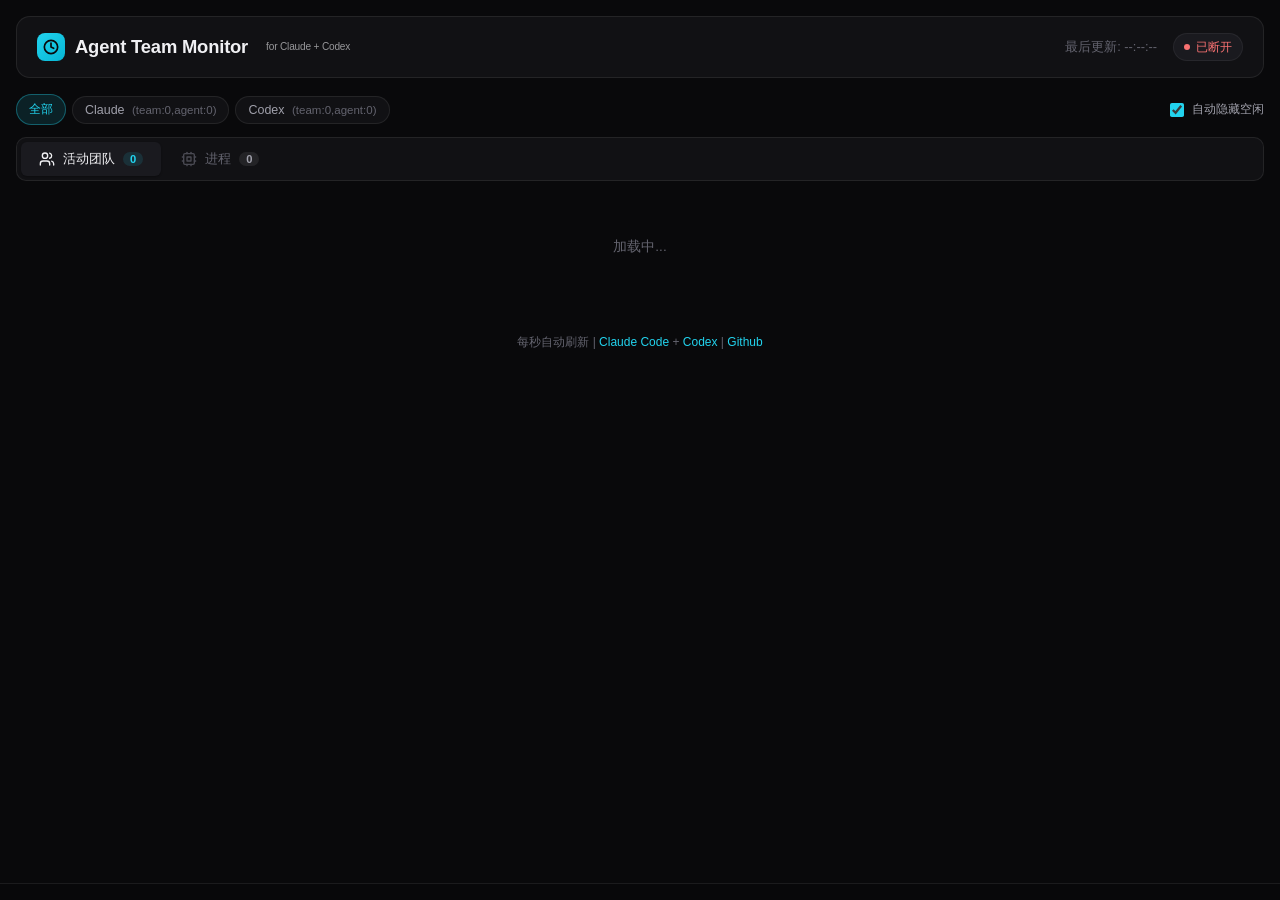
==== web/static/index.html @ 5ff0f6ef "feat: support unified Claude/Codex monitoring and provider filters" ====
<!DOCTYPE html>
<html lang="zh-CN">
<head>
    <meta charset="UTF-8">
    <meta name="viewport" content="width=device-width, initial-scale=1.0">
    <title>Agent Team 监控器</title>
    <link rel="stylesheet" href="css/style.css">
</head>
<body>
    <div class="container">
        <header>
            <h1>
                <span class="header-logo">
                    <svg viewBox="0 0 24 24" fill="none" stroke="currentColor" stroke-width="2.5" stroke-linecap="round" stroke-linejoin="round"><circle cx="12" cy="12" r="10"/><path d="M12 6v6l4 2"/></svg>
                </span>
                Agent Team Monitor
                <small class="header-subtitle">for Claude + Codex</small>
            </h1>
            <div class="header-info">
                <span id="last-update">最后更新: --:--:--</span>
                <span class="status-indicator" id="connection-status"><span class="status-dot"></span> 已连接</span>
            </div>
        </header>

        <main>
            <div class="view-controls">
                <div class="filter-group" id="provider-filter">
                    <button class="filter-chip active" data-provider="all">全部</button>
                    <button class="filter-chip" data-provider="claude">
                        Claude <span class="filter-chip-count" id="claude-filter-count">(team:0,agent:0)</span>
                    </button>
                    <button class="filter-chip" data-provider="codex">
                        Codex <span class="filter-chip-count" id="codex-filter-count">(team:0,agent:0)</span>
                    </button>
                </div>
                <label class="filter-toggle" for="hide-idle-toggle">
                    <input id="hide-idle-toggle" type="checkbox" checked>
                    自动隐藏空闲
                </label>
            </div>

            <div class="tabs">
                <button class="tab-button active" data-tab="teams">
                    <span class="tab-icon"><svg viewBox="0 0 24 24" fill="none" stroke="currentColor" stroke-width="2" stroke-linecap="round" stroke-linejoin="round"><path d="M16 21v-2a4 4 0 0 0-4-4H6a4 4 0 0 0-4 4v2"/><circle cx="9" cy="7" r="4"/><path d="M22 21v-2a4 4 0 0 0-3-3.87"/><path d="M16 3.13a4 4 0 0 1 0 7.75"/></svg></span>
                    活动团队 <span id="teams-count" class="badge">0</span>
                </button>
                <button class="tab-button" data-tab="processes">
                    <span class="tab-icon"><svg viewBox="0 0 24 24" fill="none" stroke="currentColor" stroke-width="2" stroke-linecap="round" stroke-linejoin="round"><rect x="4" y="4" width="16" height="16" rx="2"/><rect x="9" y="9" width="6" height="6"/><path d="M15 2v2"/><path d="M15 20v2"/><path d="M2 15h2"/><path d="M2 9h2"/><path d="M20 15h2"/><path d="M20 9h2"/><path d="M9 2v2"/><path d="M9 20v2"/></svg></span>
                    进程 <span id="processes-count" class="badge">0</span>
                </button>
            </div>

            <div id="teams-tab" class="tab-content active">
                <div id="teams-container">
                    <p class="loading">加载中...</p>
                </div>
            </div>

            <div id="processes-tab" class="tab-content">
                <div id="processes-container">
                    <p class="loading">加载中...</p>
                </div>
            </div>
        </main>

        <footer>
            <p>每秒自动刷新 | <a href="https://github.com/anthropics/claude-code" target="_blank">Claude Code</a> + <a href="https://openai.com" target="_blank">Codex</a> | <a href="https://github.com/vikingleo/agent-team-monitor" target="_blank">Github</a></p>
        </footer>
    </div>

    <nav id="team-nav" class="team-nav"></nav>
    <script src="js/app.js"></script>
</body>
</html>
---- web/static/css/style.css ----
/* ============================================
   Agent Team Monitor — Dark Modern Theme
   Base: OLED Dark + Real-Time Monitoring
   Colors: Slate/Cyan/Green accent system
   ============================================ */

* {
    margin: 0;
    padding: 0;
    box-sizing: border-box;
}

:root {
    /* Core palette */
    --bg-primary: #09090b;
    --bg-secondary: #0c0c0f;
    --bg-card: #111114;
    --bg-card-hover: #16161a;
    --bg-elevated: #1a1a1f;

    /* Borders */
    --border-subtle: rgba(255, 255, 255, 0.06);
    --border-default: rgba(255, 255, 255, 0.08);
    --border-strong: rgba(255, 255, 255, 0.12);

    /* Text */
    --text-primary: #f0f0f3;
    --text-secondary: #a0a0ab;
    --text-muted: #63636e;

    /* Accent — Cyan (primary interactive) */
    --accent: #22d3ee;
    --accent-dim: rgba(34, 211, 238, 0.12);
    --accent-glow: rgba(34, 211, 238, 0.25);

    /* Status colors */
    --working-color: #34d399;
    --working-dim: rgba(52, 211, 153, 0.12);
    --working-glow: rgba(52, 211, 153, 0.3);
    --idle-color: #fbbf24;
    --idle-dim: rgba(251, 191, 36, 0.10);
    --completed-color: #6b7280;
    --completed-dim: rgba(107, 114, 128, 0.10);
    --danger-color: #f87171;
    --danger-dim: rgba(248, 113, 113, 0.10);
    --warning-color: #fb923c;
    --warning-dim: rgba(251, 146, 60, 0.10);

    /* Bubble */
    --bubble-primary: rgba(34, 211, 238, 0.08);
    --bubble-secondary: rgba(255, 255, 255, 0.03);

    /* Misc */
    --radius-sm: 6px;
    --radius-md: 10px;
    --radius-lg: 14px;
    --transition-fast: 150ms ease;
    --transition-normal: 200ms ease;
}

/* ---- Base ---- */
body {
    font-family: -apple-system, BlinkMacSystemFont, 'Inter', 'Segoe UI', sans-serif;
    background-color: var(--bg-primary);
    color: var(--text-primary);
    line-height: 1.5;
    font-size: 14px;
    -webkit-font-smoothing: antialiased;
    -moz-osx-font-smoothing: grayscale;
}

/* ---- Layout ---- */
.container {
    max-width: 1600px;
    margin: 0 auto;
    padding: 16px;
}

/* ---- Header ---- */
header {
    background: var(--bg-card);
    border: 1px solid var(--border-default);
    padding: 16px 20px;
    border-radius: var(--radius-lg);
    margin-bottom: 16px;
    display: flex;
    align-items: center;
    justify-content: space-between;
}

header h1 {
    font-size: 1.15rem;
    font-weight: 600;
    color: var(--text-primary);
    letter-spacing: -0.01em;
    display: flex;
    align-items: center;
    gap: 10px;
}

.header-logo {
    display: inline-flex;
    align-items: center;
    justify-content: center;
    width: 28px;
    height: 28px;
    border-radius: 8px;
    background: linear-gradient(135deg, var(--accent), #06b6d4);
    flex-shrink: 0;
}

.header-logo svg {
    width: 16px;
    height: 16px;
    color: var(--bg-primary);
}

.header-info {
    display: flex;
    align-items: center;
    gap: 16px;
    font-size: 0.8rem;
    color: var(--text-muted);
}

.status-indicator {
    display: inline-flex;
    align-items: center;
    gap: 6px;
    padding: 4px 10px;
    background: var(--bg-elevated);
    border: 1px solid var(--border-subtle);
    border-radius: 20px;
    font-weight: 500;
    font-size: 0.75rem;
}

.status-dot {
    width: 6px;
    height: 6px;
    border-radius: 50%;
    display: inline-block;
}

.status-indicator.connected .status-dot {
    background: var(--working-color);
    box-shadow: 0 0 6px var(--working-glow);
}

.status-indicator.disconnected .status-dot {
    background: var(--danger-color);
}

.status-indicator.connected {
    color: var(--working-color);
}

.status-indicator.disconnected {
    color: var(--danger-color);
}

/* ---- Tabs ---- */
.tabs {
    display: flex;
    gap: 2px;
    margin-bottom: 16px;
    background: var(--bg-card);
    border: 1px solid var(--border-default);
    border-radius: var(--radius-md);
    padding: 4px;
}

.tab-button {
    background: transparent;
    border: none;
    color: var(--text-muted);
    padding: 8px 18px;
    cursor: pointer;
    font-size: 0.82rem;
    font-weight: 500;
    border-radius: var(--radius-sm);
    transition: all var(--transition-fast);
    display: flex;
    align-items: center;
    gap: 8px;
    white-space: nowrap;
}

.tab-button:hover {
    color: var(--text-secondary);
    background: rgba(255, 255, 255, 0.04);
}

.tab-button.active {
    color: var(--text-primary);
    background: var(--bg-elevated);
    box-shadow: 0 1px 2px rgba(0, 0, 0, 0.3);
}

.tab-icon {
    display: inline-flex;
    align-items: center;
    justify-content: center;
    width: 16px;
    height: 16px;
    opacity: 0.7;
}

.tab-button.active .tab-icon {
    opacity: 1;
}

.badge {
    background: rgba(255, 255, 255, 0.08);
    color: var(--text-secondary);
    padding: 1px 7px;
    border-radius: 10px;
    font-size: 0.7rem;
    font-weight: 600;
    min-width: 18px;
    text-align: center;
}

.tab-button.active .badge {
    background: var(--accent-dim);
    color: var(--accent);
}

.tab-content {
    display: none;
}

.tab-content.active {
    display: block;
}

/* ---- View Filters ---- */
.view-controls {
    display: flex;
    justify-content: space-between;
    align-items: center;
    gap: 12px;
    margin-bottom: 12px;
}

.filter-group {
    display: inline-flex;
    align-items: center;
    gap: 6px;
}

.filter-chip {
    border: 1px solid var(--border-default);
    background: var(--bg-card);
    color: var(--text-secondary);
    font-size: 0.78rem;
    font-weight: 500;
    padding: 6px 12px;
    border-radius: 999px;
    cursor: pointer;
    transition: all var(--transition-fast);
}

.filter-chip:hover {
    border-color: rgba(34, 211, 238, 0.25);
    color: var(--text-primary);
}

.filter-chip.active {
    background: var(--accent-dim);
    color: var(--accent);
    border-color: rgba(34, 211, 238, 0.35);
}

.filter-chip-count {
    margin-left: 4px;
    font-size: 0.72rem;
    color: var(--text-muted);
}

.filter-chip.active .filter-chip-count {
    color: var(--accent);
    opacity: 0.9;
}

.filter-toggle {
    display: inline-flex;
    align-items: center;
    gap: 8px;
    color: var(--text-secondary);
    font-size: 0.78rem;
    user-select: none;
}

.filter-toggle input[type="checkbox"] {
    width: 14px;
    height: 14px;
    accent-color: var(--accent);
}

/* ---- Cards ---- */
.card {
    background: var(--bg-card);
    border: 1px solid var(--border-default);
    border-radius: var(--radius-md);
    padding: 16px;
}

.card h2 {
    font-size: 1rem;
    margin-bottom: 12px;
    color: var(--text-primary);
    font-weight: 600;
}

/* ---- Loading / Empty ---- */
.loading {
    text-align: center;
    color: var(--text-muted);
    padding: 40px 16px;
    font-size: 0.85rem;
}

.empty-state {
    text-align: center;
    color: var(--text-muted);
    padding: 48px 16px;
    font-size: 0.85rem;
}

.empty-state svg {
    display: block;
    margin: 0 auto 10px;
    opacity: 0.3;
}

.header-subtitle {
    font-size: 0.55em;
    opacity: 0.6;
    margin-left: 8px;
    font-weight: 400;
}

/* ---- Processes ---- */
.process-list {
    display: flex;
    flex-direction: column;
    gap: 6px;
}

.process-item {
    background: var(--bg-card);
    border: 1px solid var(--border-default);
    border-left: 3px solid var(--danger-color);
    padding: 10px 14px;
    border-radius: var(--radius-sm);
    font-size: 0.82rem;
    display: flex;
    align-items: center;
    gap: 16px;
}

.process-info {
    display: flex;
    align-items: center;
    gap: 16px;
    flex-wrap: wrap;
}

.process-pid {
    font-weight: 600;
    color: var(--danger-color);
    font-family: 'SF Mono', 'Fira Code', 'Consolas', monospace;
    font-size: 0.8rem;
    white-space: nowrap;
}

.process-uptime {
    color: var(--text-muted);
    white-space: nowrap;
}

.process-cmd {
    color: var(--text-muted);
    font-size: 0.75rem;
    font-family: 'SF Mono', 'Fira Code', 'Consolas', monospace;
    overflow: hidden;
    text-overflow: ellipsis;
    white-space: nowrap;
    flex: 1;
    min-width: 0;
}

/* ---- Teams ---- */
.teams-grid {
    display: flex;
    flex-direction: column;
    gap: 16px;
}

/* ---- Bottom Team Nav ---- */
.team-nav {
    position: fixed;
    bottom: 0;
    left: 0;
    right: 0;
    z-index: 100;
    display: flex;
    flex-direction: row;
    align-items: center;
    gap: 6px;
    padding: 8px 16px;
    background: rgba(9, 9, 11, 0.85);
    backdrop-filter: blur(12px);
    -webkit-backdrop-filter: blur(12px);
    border-top: 1px solid var(--border-default);
    overflow-x: auto;
}

.team-nav::-webkit-scrollbar {
    height: 0;
}

.team-nav-item {
    display: inline-flex;
    align-items: center;
    gap: 6px;
    padding: 6px 14px;
    background: rgba(255, 255, 255, 0.04);
    border: 1px solid var(--border-subtle);
    border-radius: 20px;
    color: var(--text-muted);
    font-size: 0.75rem;
    font-weight: 500;
    text-decoration: none;
    cursor: pointer;
    white-space: nowrap;
    transition: all var(--transition-fast);
    flex-shrink: 0;
}

.team-nav-item:hover {
    background: var(--accent-dim);
    border-color: rgba(34, 211, 238, 0.2);
    color: var(--text-secondary);
}

.team-nav-item.active {
    background: var(--accent-dim);
    border-color: rgba(34, 211, 238, 0.3);
    color: var(--accent);
    font-weight: 600;
}

/* ---- Team Card ---- */
.team-card {
    background: var(--bg-card);
    border: 1px solid var(--border-default);
    border-radius: var(--radius-lg);
    padding: 16px;
    transition: border-color var(--transition-normal);
}

.team-card:hover {
    border-color: var(--border-strong);
}

.team-header {
    display: flex;
    justify-content: space-between;
    align-items: center;
    margin-bottom: 14px;
    padding-bottom: 10px;
    border-bottom: 1px solid var(--border-subtle);
}

.team-header-left {
    flex: 1;
    min-width: 0;
}

.team-delete-btn {
    flex-shrink: 0;
    display: inline-flex;
    align-items: center;
    gap: 4px;
    padding: 5px 12px;
    background: transparent;
    border: 1px solid rgba(248, 113, 113, 0.2);
    border-radius: var(--radius-sm);
    color: var(--text-muted);
    font-size: 0.72rem;
    cursor: pointer;
    transition: all var(--transition-fast);
}

.team-delete-btn:hover {
    background: var(--danger-dim);
    border-color: rgba(248, 113, 113, 0.4);
    color: var(--danger-color);
}

.team-name {
    font-size: 1rem;
    font-weight: 600;
    color: var(--text-primary);
    margin-bottom: 2px;
}

.team-created {
    color: var(--text-muted);
    font-size: 0.72rem;
}

.team-cwd {
    color: var(--text-muted);
    font-size: 0.7rem;
    margin-top: 3px;
    word-break: break-all;
}

.team-section {
    margin-bottom: 12px;
}

.team-section:last-child {
    margin-bottom: 0;
}

.team-section h3 {
    font-size: 0.82rem;
    margin-bottom: 10px;
    color: var(--text-secondary);
    font-weight: 600;
    display: flex;
    align-items: center;
    gap: 8px;
}

.section-icon {
    display: inline-flex;
    align-items: center;
    justify-content: center;
    width: 18px;
    height: 18px;
    border-radius: 5px;
    background: var(--accent-dim);
    flex-shrink: 0;
}

.section-icon svg {
    width: 11px;
    height: 11px;
    color: var(--accent);
}

/* ---- Office Scene ---- */
.office-scene {
    background: var(--bg-secondary);
    border: 1px solid var(--border-subtle);
    border-radius: var(--radius-md);
    padding: 12px;
}

.office-hint {
    color: var(--text-muted);
    font-size: 0.72rem;
    margin-bottom: 10px;
}

/* ---- Agent List ---- */
.agent-list {
    display: grid;
    grid-template-columns: repeat(3, minmax(0, 1fr));
    gap: 10px;
}

.office-floor {
    gap: 10px;
}

/* ---- Agent Item / Desk ---- */
.agent-item {
    background: var(--bg-card);
    border: 1px solid var(--border-default);
    border-left: 3px solid var(--working-color);
    padding: 10px 12px;
    border-radius: var(--radius-sm);
    font-size: 0.82rem;
    transition: border-color var(--transition-normal), box-shadow var(--transition-normal);
}

.agent-header {
    display: flex;
    align-items: center;
    gap: 8px;
    flex-wrap: wrap;
}

.office-desk {
    border-left-width: 3px;
    border-left-color: var(--working-color);
    background: var(--bg-card);
    border: 1px solid var(--border-default);
    border-left: 3px solid var(--working-color);
}

.office-desk.working {
    border-left-color: var(--working-color);
}

.office-desk.idle {
    border-left-color: var(--idle-color);
}

.office-desk.completed {
    border-left-color: var(--completed-color);
}

/* Active motion — subtle glow pulse */
.office-desk.active-motion {
    border-color: rgba(52, 211, 153, 0.3);
    border-left-color: var(--working-color);
    box-shadow: 0 0 0 1px rgba(52, 211, 153, 0.15), 0 0 20px rgba(52, 211, 153, 0.08);
    animation: deskPulse 2s ease-in-out infinite;
}

.office-desk.active-motion .agent-avatar {
    background: var(--working-dim);
    box-shadow: 0 0 0 1px rgba(52, 211, 153, 0.3);
}

.office-desk.active-motion .agent-bubble.primary {
    border-color: rgba(52, 211, 153, 0.2);
}

.office-desk.idle-motion {
    opacity: 0.85;
}

@keyframes deskPulse {
    0%, 100% {
        box-shadow: 0 0 0 1px rgba(52, 211, 153, 0.12), 0 0 12px rgba(52, 211, 153, 0.06);
    }
    50% {
        box-shadow: 0 0 0 1px rgba(52, 211, 153, 0.25), 0 0 24px rgba(52, 211, 153, 0.12);
    }
}

@media (prefers-reduced-motion: reduce) {
    .office-desk.active-motion {
        animation: none;
    }
}

/* ---- Agent Avatar ---- */
.agent-avatar {
    width: 24px;
    height: 24px;
    display: inline-flex;
    align-items: center;
    justify-content: center;
    border-radius: 6px;
    background: rgba(255, 255, 255, 0.06);
    font-size: 0.75rem;
    color: var(--text-secondary);
    flex-shrink: 0;
}

.agent-name {
    font-weight: 600;
    color: var(--text-primary);
    font-size: 0.82rem;
}

.agent-type {
    color: var(--text-muted);
    font-size: 0.72rem;
}

/* ---- Agent Status Badge ---- */
.agent-status {
    padding: 2px 8px;
    border-radius: 10px;
    font-size: 0.7rem;
    font-weight: 600;
    white-space: nowrap;
    letter-spacing: 0.02em;
}

.agent-status.working {
    background: var(--working-dim);
    color: var(--working-color);
}

.agent-status.idle {
    background: var(--idle-dim);
    color: var(--idle-color);
}

.agent-status.completed {
    background: var(--completed-dim);
    color: var(--completed-color);
}

/* ---- Agent Activity Indicator ---- */
.agent-activity {
    margin-left: auto;
    font-size: 0.68rem;
    font-weight: 500;
    padding: 2px 8px;
    border-radius: 10px;
    border: 1px solid transparent;
}

.agent-activity.active {
    color: var(--working-color);
    background: var(--working-dim);
    border-color: rgba(52, 211, 153, 0.2);
}

.agent-activity.idle {
    color: var(--text-muted);
    background: rgba(255, 255, 255, 0.03);
    border-color: var(--border-subtle);
}

/* ---- Agent Dialogues / Bubbles ---- */
.agent-dialogues {
    display: flex;
    flex-direction: column;
    gap: 4px;
    margin-top: 8px;
}

.agent-bubble {
    padding: 6px 10px;
    border-radius: 8px;
    font-size: 0.75rem;
    line-height: 1.4;
}

.agent-bubble.primary {
    background: var(--bubble-primary);
    border: 1px solid rgba(34, 211, 238, 0.12);
    color: var(--text-primary);
}

.agent-bubble.secondary {
    background: var(--bubble-secondary);
    border: 1px solid var(--border-subtle);
    color: var(--text-secondary);
}

/* ---- Agent Meta ---- */
.agent-task {
    font-size: 0.72rem;
    color: var(--text-muted);
    margin-top: 4px;
}

.agent-message {
    font-size: 0.72rem;
    color: var(--accent);
    margin-top: 4px;
    font-style: italic;
}

.agent-thinking {
    font-size: 0.72rem;
    color: var(--idle-color);
    margin-top: 4px;
    font-style: italic;
    line-height: 1.35;
}

.agent-tool {
    font-size: 0.72rem;
    color: var(--accent);
    margin-top: 4px;
    font-family: 'SF Mono', 'Fira Code', 'Consolas', monospace;
}

.agent-cwd {
    font-size: 0.68rem;
    color: var(--text-muted);
    margin-top: 4px;
    font-family: 'SF Mono', 'Fira Code', 'Consolas', monospace;
    overflow: hidden;
    text-overflow: ellipsis;
    white-space: nowrap;
}

/* ---- Agent Tasks ---- */
.agent-tasks {
    margin-top: 8px;
    margin-left: 10px;
    padding-left: 10px;
    border-left: 2px solid var(--border-subtle);
}

.task-list-title {
    color: var(--text-muted);
    font-size: 0.7rem;
    margin-bottom: 4px;
    display: flex;
    align-items: center;
    gap: 4px;
}

.task-list-compact {
    display: flex;
    flex-direction: column;
    gap: 3px;
}

.task-item-compact {
    display: flex;
    align-items: center;
    gap: 6px;
    font-size: 0.72rem;
    padding: 3px 0;
}

.task-subject-compact {
    color: var(--text-secondary);
    flex: 1;
    overflow: hidden;
    text-overflow: ellipsis;
    white-space: nowrap;
}

/* ---- Agent Todos ---- */
.agent-todos {
    margin-top: 8px;
}

.todo-list-compact {
    display: flex;
    flex-direction: column;
    gap: 2px;
}

.todo-item-compact {
    display: flex;
    align-items: center;
    gap: 6px;
    font-size: 0.72rem;
    padding: 2px 0;
}

.todo-item-compact .todo-icon {
    flex-shrink: 0;
    width: 16px;
    height: 16px;
    display: inline-flex;
    align-items: center;
    justify-content: center;
    border-radius: 4px;
    font-size: 0.65rem;
}

.todo-item-compact .todo-content {
    flex: 1;
    overflow: hidden;
    text-overflow: ellipsis;
    white-space: nowrap;
    color: var(--text-secondary);
}

.todo-item-compact.completed .todo-content {
    color: var(--text-muted);
    text-decoration: line-through;
}

.todo-item-compact.in-progress .todo-content {
    color: var(--working-color);
}

/* ---- Unassigned Tasks ---- */
.agent-item.unassigned {
    background: var(--bg-card);
    border-left-color: var(--warning-color);
}

.office-broadcast {
    background: var(--bg-card);
    border-left-color: var(--warning-color);
}

/* ---- Task List ---- */
.task-list {
    display: grid;
    gap: 6px;
}

.task-item {
    background: var(--bg-card);
    border: 1px solid var(--border-default);
    border-left: 3px solid var(--warning-color);
    padding: 8px 12px;
    border-radius: var(--radius-sm);
    font-size: 0.82rem;
}

.task-header {
    display: flex;
    justify-content: space-between;
    align-items: center;
    margin-bottom: 3px;
    gap: 8px;
}

.task-id {
    font-weight: 600;
    color: var(--warning-color);
    font-size: 0.72rem;
    font-family: 'SF Mono', 'Fira Code', 'Consolas', monospace;
    white-space: nowrap;
}

.task-status {
    padding: 2px 8px;
    border-radius: 10px;
    font-size: 0.7rem;
    font-weight: 600;
    white-space: nowrap;
}

.task-status.in_progress {
    background: var(--working-dim);
    color: var(--working-color);
}

.task-status.pending {
    background: var(--idle-dim);
    color: var(--idle-color);
}

.task-status.completed {
    background: var(--completed-dim);
    color: var(--completed-color);
}

.task-subject {
    color: var(--text-secondary);
    margin-bottom: 2px;
    font-size: 0.82rem;
    overflow: hidden;
    text-overflow: ellipsis;
    white-space: nowrap;
}

.task-owner {
    color: var(--text-muted);
    font-size: 0.72rem;
}

/* ---- Footer ---- */
footer {
    text-align: center;
    margin-top: 24px;
    padding: 12px;
    padding-bottom: 56px;
    color: var(--text-muted);
    font-size: 0.75rem;
}

footer a {
    color: var(--accent);
    text-decoration: none;
    transition: opacity var(--transition-fast);
}

footer a:hover {
    opacity: 0.8;
}

/* ---- Responsive ---- */
@media (max-width: 768px) {
    .container {
        padding: 10px;
    }

    .view-controls {
        flex-direction: column;
        align-items: flex-start;
        gap: 8px;
    }

    header {
        flex-direction: column;
        gap: 8px;
        align-items: flex-start;
    }

    .teams-grid {
        grid-template-columns: 1fr;
    }

    .agent-list {
        grid-template-columns: 1fr;
    }

    header h1 {
        font-size: 1rem;
    }

    .header-subtitle {
        display: none;
    }

    .header-info {
        flex-direction: row;
        gap: 10px;
        width: 100%;
        justify-content: space-between;
    }

    .process-item,
    .agent-item {
        flex-direction: column;
        align-items: flex-start;
        gap: 6px;
    }

    .team-nav {
        padding: 6px 10px;
        gap: 4px;
    }

    .team-nav-item {
        font-size: 0.7rem;
        padding: 5px 10px;
    }
}

@media (max-width: 1200px) {
    .agent-list {
        grid-template-columns: repeat(2, minmax(0, 1fr));
    }
}

/* Disable transitions on data-refresh elements to prevent flicker */
.team-card,
.process-item,
.task-item {
    transition: none;
}
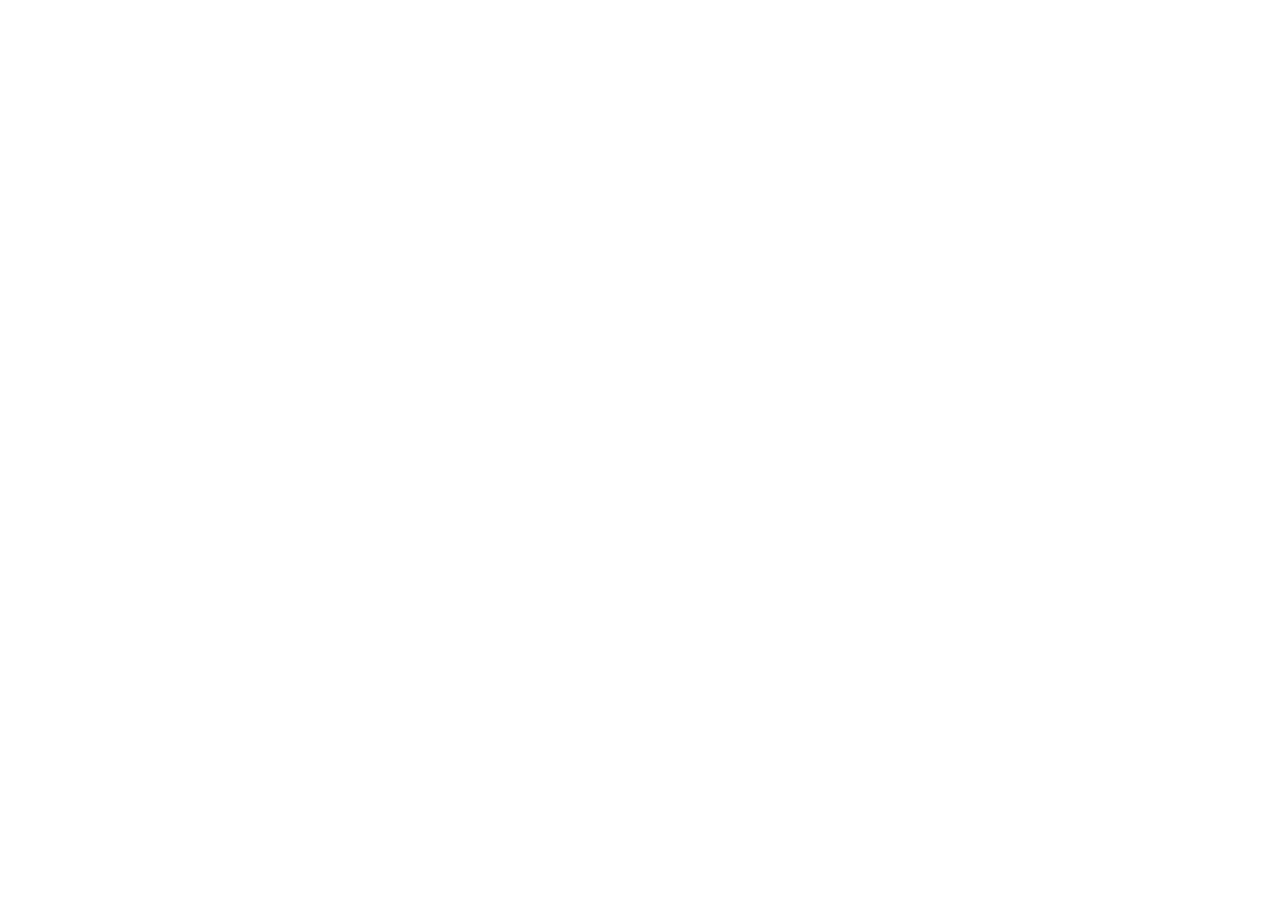
==== commit 630e1e88: "feat: add Phaser 3 game framework and basic config" ====
--- a/web/static/index.html
+++ b/web/static/index.html
@@ -3,72 +3,27 @@
 <head>
     <meta charset="UTF-8">
     <meta name="viewport" content="width=device-width, initial-scale=1.0">
-    <title>Agent Team 监控器</title>
-    <link rel="stylesheet" href="css/style.css">
+    <title>Agent Team Monitor - 办公场景</title>
+    <style>
+        body {
+            margin: 0;
+            padding: 0;
+            overflow: hidden;
+            font-family: -apple-system, BlinkMacSystemFont, "Segoe UI", Roboto, sans-serif;
+        }
+        #game-container {
+            width: 100vw;
+            height: 100vh;
+        }
+    </style>
 </head>
 <body>
-    <div class="container">
-        <header>
-            <h1>
-                <span class="header-logo">
-                    <svg viewBox="0 0 24 24" fill="none" stroke="currentColor" stroke-width="2.5" stroke-linecap="round" stroke-linejoin="round"><circle cx="12" cy="12" r="10"/><path d="M12 6v6l4 2"/></svg>
-                </span>
-                Agent Team Monitor
-                <small class="header-subtitle">for Claude + Codex</small>
-            </h1>
-            <div class="header-info">
-                <span id="last-update">最后更新: --:--:--</span>
-                <span class="status-indicator" id="connection-status"><span class="status-dot"></span> 已连接</span>
-            </div>
-        </header>
+    <div id="game-container"></div>
 
-        <main>
-            <div class="view-controls">
-                <div class="filter-group" id="provider-filter">
-                    <button class="filter-chip active" data-provider="all">全部</button>
-                    <button class="filter-chip" data-provider="claude">
-                        Claude <span class="filter-chip-count" id="claude-filter-count">(team:0,agent:0)</span>
-                    </button>
-                    <button class="filter-chip" data-provider="codex">
-                        Codex <span class="filter-chip-count" id="codex-filter-count">(team:0,agent:0)</span>
-                    </button>
-                </div>
-                <label class="filter-toggle" for="hide-idle-toggle">
-                    <input id="hide-idle-toggle" type="checkbox" checked>
-                    自动隐藏空闲
-                </label>
-            </div>
+    <!-- Phaser 3 from CDN -->
+    <script src="https://cdn.jsdelivr.net/npm/phaser@3.80.1/dist/phaser.min.js"></script>
 
-            <div class="tabs">
-                <button class="tab-button active" data-tab="teams">
-                    <span class="tab-icon"><svg viewBox="0 0 24 24" fill="none" stroke="currentColor" stroke-width="2" stroke-linecap="round" stroke-linejoin="round"><path d="M16 21v-2a4 4 0 0 0-4-4H6a4 4 0 0 0-4 4v2"/><circle cx="9" cy="7" r="4"/><path d="M22 21v-2a4 4 0 0 0-3-3.87"/><path d="M16 3.13a4 4 0 0 1 0 7.75"/></svg></span>
-                    活动团队 <span id="teams-count" class="badge">0</span>
-                </button>
-                <button class="tab-button" data-tab="processes">
-                    <span class="tab-icon"><svg viewBox="0 0 24 24" fill="none" stroke="currentColor" stroke-width="2" stroke-linecap="round" stroke-linejoin="round"><rect x="4" y="4" width="16" height="16" rx="2"/><rect x="9" y="9" width="6" height="6"/><path d="M15 2v2"/><path d="M15 20v2"/><path d="M2 15h2"/><path d="M2 9h2"/><path d="M20 15h2"/><path d="M20 9h2"/><path d="M9 2v2"/><path d="M9 20v2"/></svg></span>
-                    进程 <span id="processes-count" class="badge">0</span>
-                </button>
-            </div>
-
-            <div id="teams-tab" class="tab-content active">
-                <div id="teams-container">
-                    <p class="loading">加载中...</p>
-                </div>
-            </div>
-
-            <div id="processes-tab" class="tab-content">
-                <div id="processes-container">
-                    <p class="loading">加载中...</p>
-                </div>
-            </div>
-        </main>
-
-        <footer>
-            <p>每秒自动刷新 | <a href="https://github.com/anthropics/claude-code" target="_blank">Claude Code</a> + <a href="https://openai.com" target="_blank">Codex</a> | <a href="https://github.com/vikingleo/agent-team-monitor" target="_blank">Github</a></p>
-        </footer>
-    </div>
-
-    <nav id="team-nav" class="team-nav"></nav>
-    <script src="js/app.js"></script>
+    <!-- Game modules -->
+    <script type="module" src="js/game/main.js"></script>
 </body>
 </html>
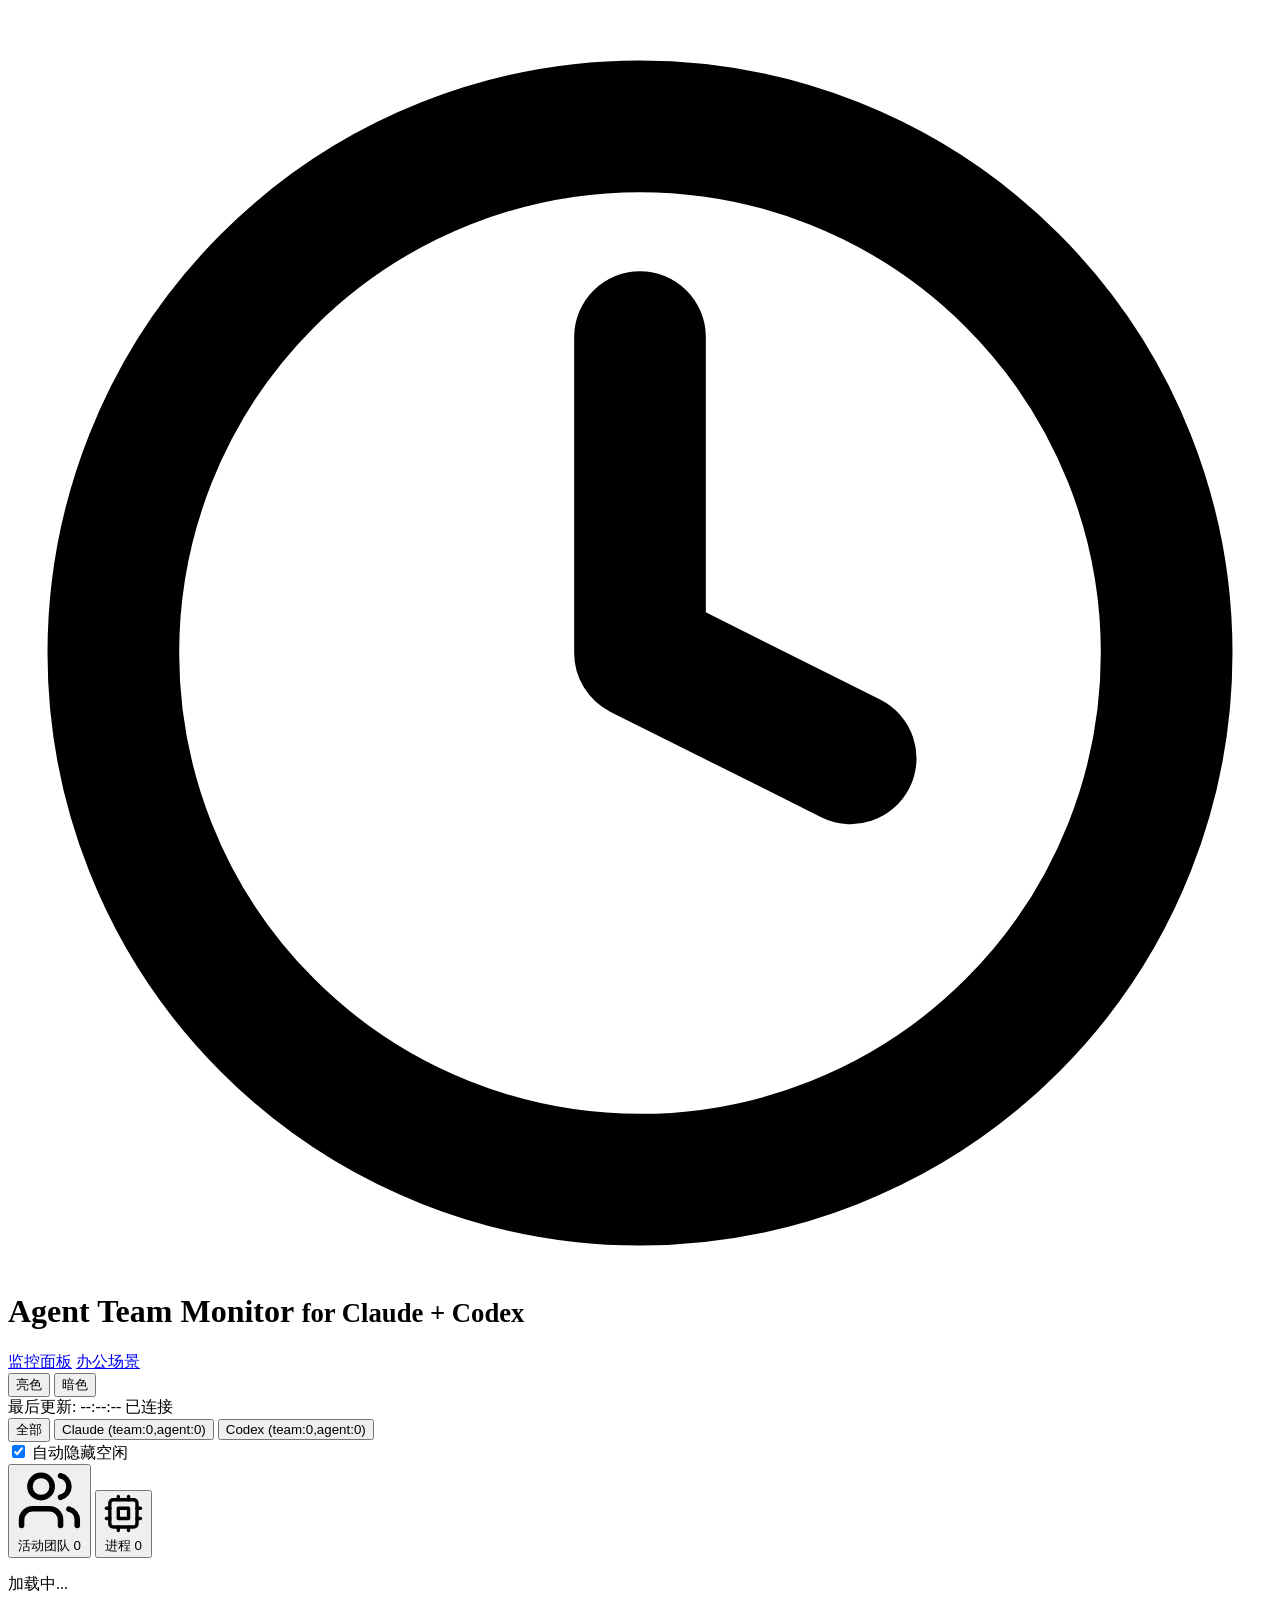
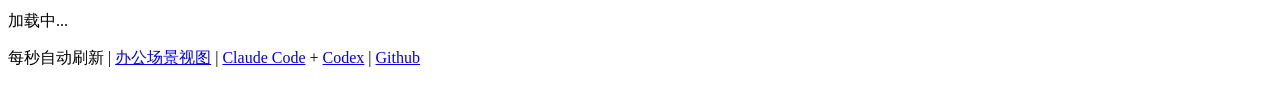
==== commit 81a145e5: "feat: 拆分监控面板与办公场景视图" ====
--- a/web/static/index.html
+++ b/web/static/index.html
@@ -1,29 +1,98 @@
 <!DOCTYPE html>
-<html lang="zh-CN">
+<html lang="zh-CN" data-theme="light">
 <head>
     <meta charset="UTF-8">
     <meta name="viewport" content="width=device-width, initial-scale=1.0">
-    <title>Agent Team Monitor - 办公场景</title>
-    <style>
-        body {
-            margin: 0;
-            padding: 0;
-            overflow: hidden;
-            font-family: -apple-system, BlinkMacSystemFont, "Segoe UI", Roboto, sans-serif;
-        }
-        #game-container {
-            width: 100vw;
-            height: 100vh;
-        }
-    </style>
+    <title>Agent Team 监控器</title>
+    <script>
+        (() => {
+            const storageKey = 'atm-dashboard-theme';
+            try {
+                const storedTheme = localStorage.getItem(storageKey);
+                if (storedTheme === 'light' || storedTheme === 'dark') {
+                    document.documentElement.setAttribute('data-theme', storedTheme);
+                }
+            } catch (_) {
+            }
+        })();
+    </script>
+    <link rel="stylesheet" href="/css/style.css">
 </head>
 <body>
-    <div id="game-container"></div>
+    <div class="container">
+        <header>
+            <h1>
+                <span class="header-logo">
+                    <svg viewBox="0 0 24 24" fill="none" stroke="currentColor" stroke-width="2.5" stroke-linecap="round" stroke-linejoin="round"><circle cx="12" cy="12" r="10"/><path d="M12 6v6l4 2"/></svg>
+                </span>
+                Agent Team Monitor
+                <small class="header-subtitle">for Claude + Codex</small>
+            </h1>
+            <div class="header-info">
+                <div class="header-controls">
+                    <nav class="view-switcher" aria-label="视图切换">
+                        <a class="view-switcher-link active" href="/" aria-current="page">监控面板</a>
+                        <a class="view-switcher-link" href="/game/">办公场景</a>
+                    </nav>
+                    <div class="theme-switcher" role="group" aria-label="主题切换">
+                        <button class="theme-switcher-button active" type="button" data-theme-choice="light" aria-pressed="true">亮色</button>
+                        <button class="theme-switcher-button" type="button" data-theme-choice="dark" aria-pressed="false">暗色</button>
+                    </div>
+                </div>
+                <div class="header-meta">
+                    <span id="last-update">最后更新: --:--:--</span>
+                    <span class="status-indicator" id="connection-status"><span class="status-dot"></span> 已连接</span>
+                </div>
+            </div>
+        </header>
 
-    <!-- Phaser 3 from CDN -->
-    <script src="https://cdn.jsdelivr.net/npm/phaser@3.80.1/dist/phaser.min.js"></script>
+        <main>
+            <div class="view-controls">
+                <div class="filter-group" id="provider-filter">
+                    <button class="filter-chip active" data-provider="all">全部</button>
+                    <button class="filter-chip" data-provider="claude">
+                        Claude <span class="filter-chip-count" id="claude-filter-count">(team:0,agent:0)</span>
+                    </button>
+                    <button class="filter-chip" data-provider="codex">
+                        Codex <span class="filter-chip-count" id="codex-filter-count">(team:0,agent:0)</span>
+                    </button>
+                </div>
+                <label class="filter-toggle" for="hide-idle-toggle">
+                    <input id="hide-idle-toggle" type="checkbox" checked>
+                    自动隐藏空闲
+                </label>
+            </div>
 
-    <!-- Game modules -->
-    <script type="module" src="js/game/main.js"></script>
+            <div class="tabs">
+                <button class="tab-button active" data-tab="teams">
+                    <span class="tab-icon"><svg viewBox="0 0 24 24" fill="none" stroke="currentColor" stroke-width="2" stroke-linecap="round" stroke-linejoin="round"><path d="M16 21v-2a4 4 0 0 0-4-4H6a4 4 0 0 0-4 4v2"/><circle cx="9" cy="7" r="4"/><path d="M22 21v-2a4 4 0 0 0-3-3.87"/><path d="M16 3.13a4 4 0 0 1 0 7.75"/></svg></span>
+                    活动团队 <span id="teams-count" class="badge">0</span>
+                </button>
+                <button class="tab-button" data-tab="processes">
+                    <span class="tab-icon"><svg viewBox="0 0 24 24" fill="none" stroke="currentColor" stroke-width="2" stroke-linecap="round" stroke-linejoin="round"><rect x="4" y="4" width="16" height="16" rx="2"/><rect x="9" y="9" width="6" height="6"/><path d="M15 2v2"/><path d="M15 20v2"/><path d="M2 15h2"/><path d="M2 9h2"/><path d="M20 15h2"/><path d="M20 9h2"/><path d="M9 2v2"/><path d="M9 20v2"/></svg></span>
+                    进程 <span id="processes-count" class="badge">0</span>
+                </button>
+            </div>
+
+            <div id="teams-tab" class="tab-content active">
+                <div id="teams-container">
+                    <p class="loading">加载中...</p>
+                </div>
+            </div>
+
+            <div id="processes-tab" class="tab-content">
+                <div id="processes-container">
+                    <p class="loading">加载中...</p>
+                </div>
+            </div>
+        </main>
+
+        <footer>
+            <p>每秒自动刷新 | <a href="/game/">办公场景视图</a> | <a href="https://github.com/anthropics/claude-code" target="_blank">Claude Code</a> + <a href="https://openai.com" target="_blank">Codex</a> | <a href="https://github.com/vikingleo/agent-team-monitor" target="_blank">Github</a></p>
+        </footer>
+    </div>
+
+    <nav id="team-nav" class="team-nav"></nav>
+    <script src="/js/app.js"></script>
 </body>
 </html>
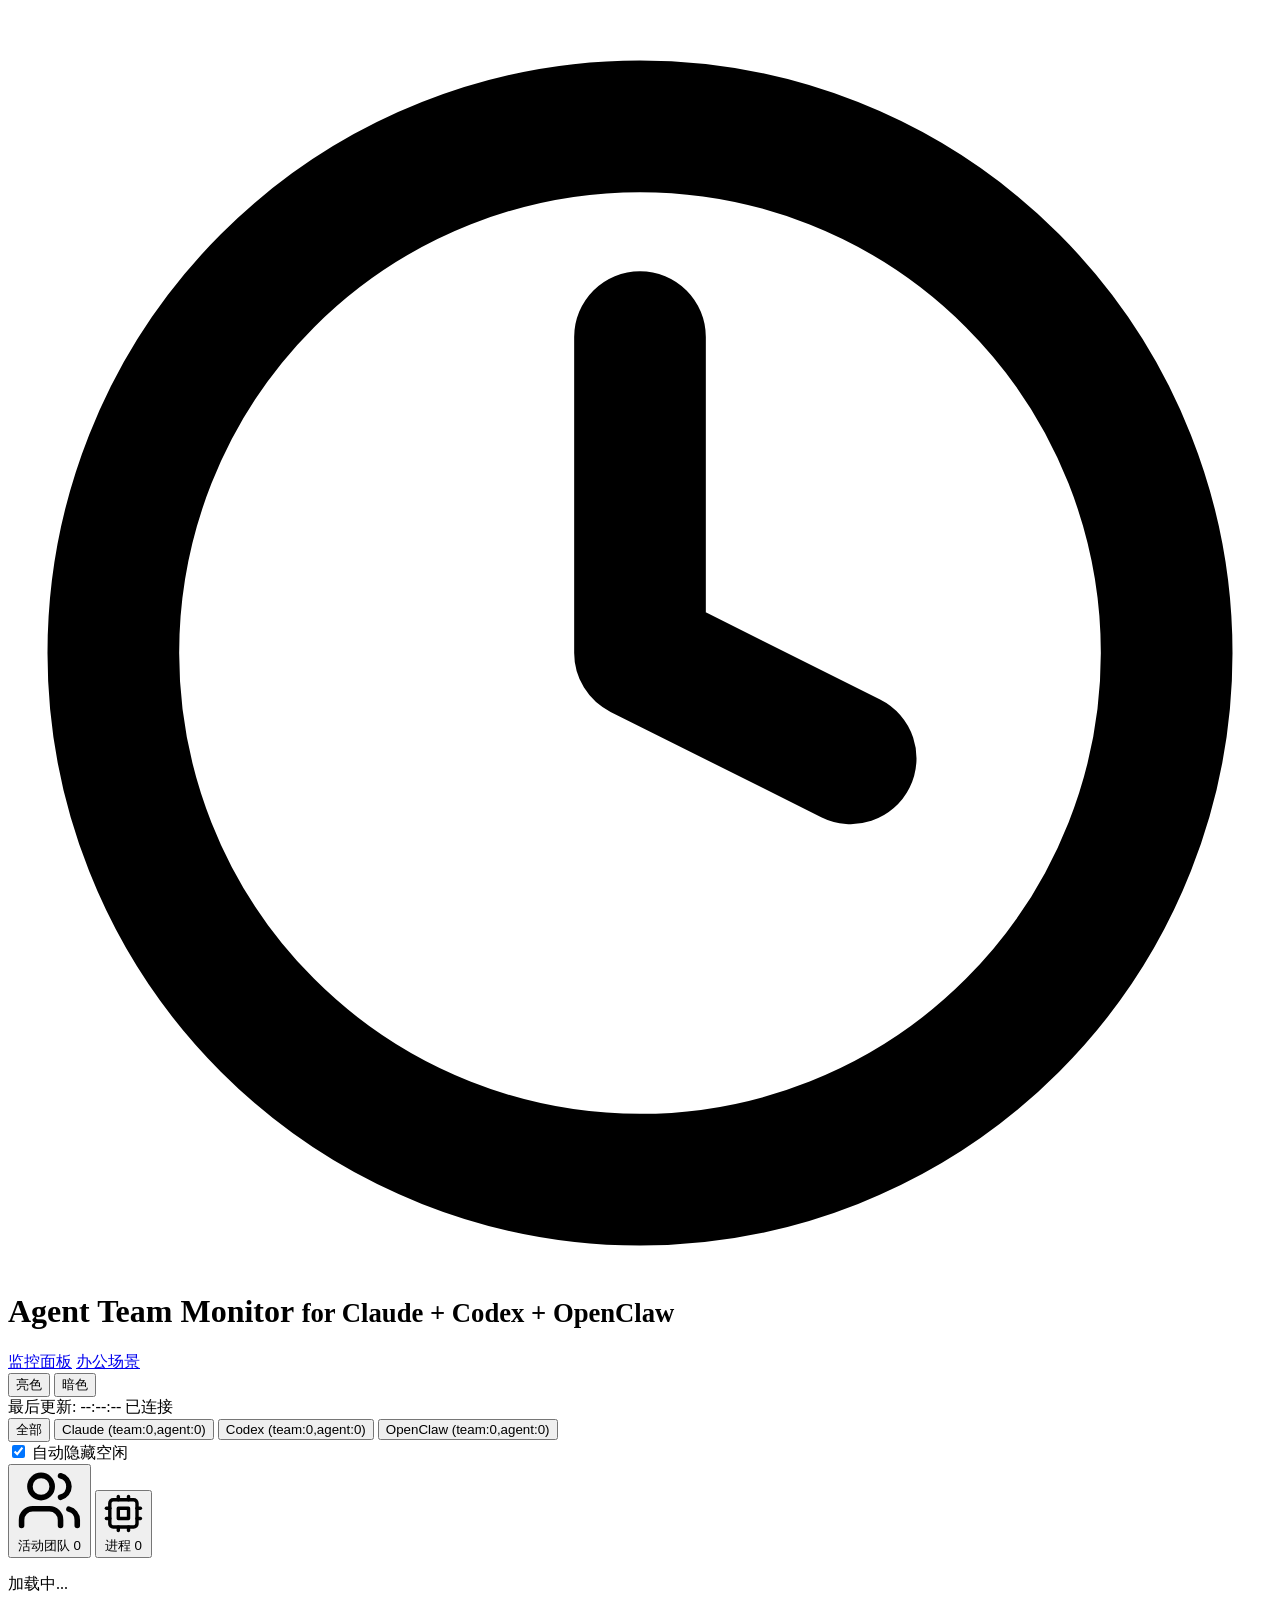
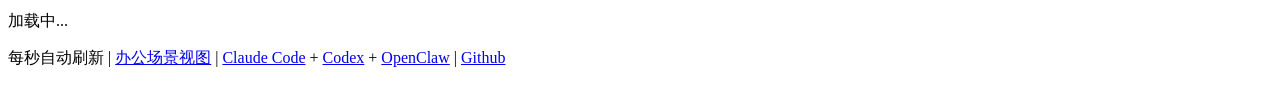
==== commit 80944f3f: "优化UI" ====
--- a/web/static/index.html
+++ b/web/static/index.html
@@ -19,14 +19,14 @@
     <link rel="stylesheet" href="/css/style.css">
 </head>
 <body>
-    <div class="container">
+    <div class="container app-shell">
         <header>
             <h1>
                 <span class="header-logo">
                     <svg viewBox="0 0 24 24" fill="none" stroke="currentColor" stroke-width="2.5" stroke-linecap="round" stroke-linejoin="round"><circle cx="12" cy="12" r="10"/><path d="M12 6v6l4 2"/></svg>
                 </span>
                 Agent Team Monitor
-                <small class="header-subtitle">for Claude + Codex</small>
+                <small class="header-subtitle">for Claude + Codex + OpenClaw</small>
             </h1>
             <div class="header-info">
                 <div class="header-controls">
@@ -46,7 +46,7 @@
             </div>
         </header>
 
-        <main>
+        <main class="dashboard-main">
             <div class="view-controls">
                 <div class="filter-group" id="provider-filter">
                     <button class="filter-chip active" data-provider="all">全部</button>
@@ -55,6 +55,9 @@
                     </button>
                     <button class="filter-chip" data-provider="codex">
                         Codex <span class="filter-chip-count" id="codex-filter-count">(team:0,agent:0)</span>
+                    </button>
+                    <button class="filter-chip" data-provider="openclaw">
+                        OpenClaw <span class="filter-chip-count" id="openclaw-filter-count">(team:0,agent:0)</span>
                     </button>
                 </div>
                 <label class="filter-toggle" for="hide-idle-toggle">
@@ -88,11 +91,23 @@
         </main>
 
         <footer>
-            <p>每秒自动刷新 | <a href="/game/">办公场景视图</a> | <a href="https://github.com/anthropics/claude-code" target="_blank">Claude Code</a> + <a href="https://openai.com" target="_blank">Codex</a> | <a href="https://github.com/vikingleo/agent-team-monitor" target="_blank">Github</a></p>
+            <p>每秒自动刷新 | <a href="/game/">办公场景视图</a> | <a href="https://github.com/anthropics/claude-code" target="_blank">Claude Code</a> + <a href="https://openai.com" target="_blank">Codex</a> + <a href="https://github.com/openclaw/openclaw" target="_blank">OpenClaw</a> | <a href="https://github.com/vikingleo/agent-team-monitor" target="_blank">Github</a></p>
         </footer>
     </div>
 
     <nav id="team-nav" class="team-nav"></nav>
+    <div id="agent-detail-modal" class="agent-detail-modal" hidden>
+        <div class="agent-detail-backdrop" data-close-agent-detail="true"></div>
+        <div class="agent-detail-dialog" role="dialog" aria-modal="true" aria-labelledby="agent-detail-title">
+            <button class="agent-detail-close" type="button" data-close-agent-detail="true" aria-label="关闭详情">
+                <svg viewBox="0 0 24 24" fill="none" stroke="currentColor" stroke-width="2.2" stroke-linecap="round" stroke-linejoin="round">
+                    <path d="M18 6L6 18"/>
+                    <path d="M6 6l12 12"/>
+                </svg>
+            </button>
+            <div id="agent-detail-content" class="agent-detail-content"></div>
+        </div>
+    </div>
     <script src="/js/app.js"></script>
 </body>
 </html>
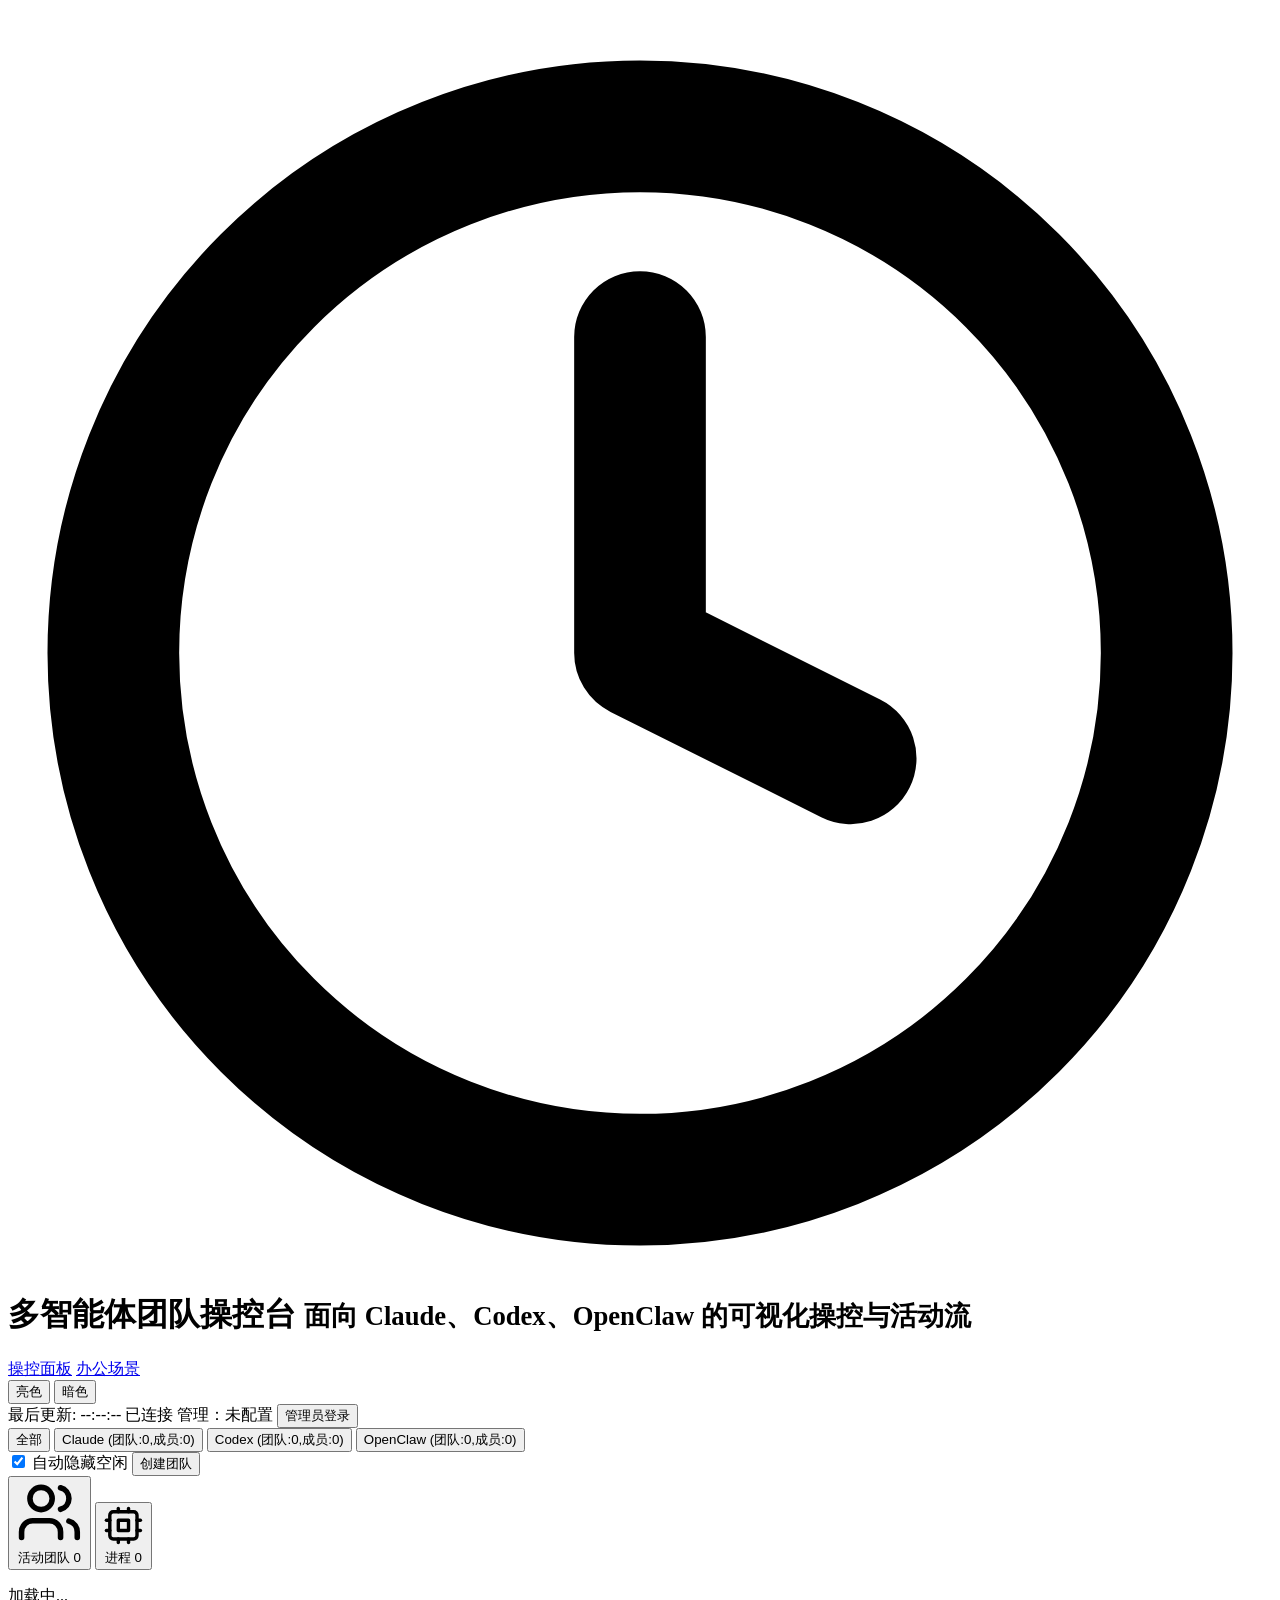
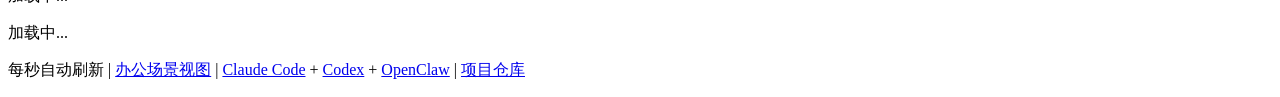
==== commit 83f7bcf4: "统一提交" ====
--- a/web/static/index.html
+++ b/web/static/index.html
@@ -3,12 +3,15 @@
 <head>
     <meta charset="UTF-8">
     <meta name="viewport" content="width=device-width, initial-scale=1.0">
-    <title>Agent Team 监控器</title>
+    <title>多智能体团队操控台</title>
+    <link rel="icon" type="image/png" href="/assets/favicon.png">
+    <link rel="apple-touch-icon" href="/assets/agent-team-monitor.png">
     <script>
         (() => {
             const storageKey = 'atm-dashboard-theme';
             try {
-                const storedTheme = localStorage.getItem(storageKey);
+                const desktopTheme = window.__ATM_DESKTOP_INITIAL_PREFERENCES__?.theme;
+                const storedTheme = desktopTheme || localStorage.getItem(storageKey);
                 if (storedTheme === 'light' || storedTheme === 'dark') {
                     document.documentElement.setAttribute('data-theme', storedTheme);
                 }
@@ -18,30 +21,41 @@
     </script>
     <link rel="stylesheet" href="/css/style.css">
 </head>
-<body>
-    <div class="container app-shell">
+<body data-desktop-mode="0">
+    <div class="container app-shell" id="app-scroll-root">
         <header>
             <h1>
                 <span class="header-logo">
                     <svg viewBox="0 0 24 24" fill="none" stroke="currentColor" stroke-width="2.5" stroke-linecap="round" stroke-linejoin="round"><circle cx="12" cy="12" r="10"/><path d="M12 6v6l4 2"/></svg>
                 </span>
-                Agent Team Monitor
-                <small class="header-subtitle">for Claude + Codex + OpenClaw</small>
+                多智能体团队操控台
+                <small class="header-subtitle">面向 Claude、Codex、OpenClaw 的可视化操控与活动流</small>
             </h1>
             <div class="header-info">
                 <div class="header-controls">
                     <nav class="view-switcher" aria-label="视图切换">
-                        <a class="view-switcher-link active" href="/" aria-current="page">监控面板</a>
-                        <a class="view-switcher-link" href="/game/">办公场景</a>
+                        <a class="view-switcher-link active" href="/" data-desktop-target="/" aria-current="page">操控面板</a>
+                        <a class="view-switcher-link" href="/game/" data-desktop-target="/game/">办公场景</a>
                     </nav>
                     <div class="theme-switcher" role="group" aria-label="主题切换">
                         <button class="theme-switcher-button active" type="button" data-theme-choice="light" aria-pressed="true">亮色</button>
                         <button class="theme-switcher-button" type="button" data-theme-choice="dark" aria-pressed="false">暗色</button>
                     </div>
                 </div>
+                <div class="desktop-toolbar" id="desktop-toolbar" hidden>
+                    <span class="desktop-pill" id="desktop-context-pill">桌面应用</span>
+                    <span class="desktop-toolbar-view" id="desktop-current-view">操控面板</span>
+                    <button class="desktop-toolbar-button" id="desktop-settings-button" type="button">桌面设置</button>
+                    <button class="desktop-toolbar-button" id="desktop-about-button" type="button">关于</button>
+                    <button class="desktop-toolbar-button" id="desktop-refresh-button" type="button">立即刷新</button>
+                    <button class="desktop-toolbar-button" id="desktop-hide-button" type="button">隐藏到托盘</button>
+                    <button class="desktop-toolbar-button danger" id="desktop-quit-button" type="button">退出应用</button>
+                </div>
                 <div class="header-meta">
                     <span id="last-update">最后更新: --:--:--</span>
                     <span class="status-indicator" id="connection-status"><span class="status-dot"></span> 已连接</span>
+                    <span class="admin-indicator" id="admin-auth-status">管理：未配置</span>
+                    <button class="header-auth-button" id="admin-auth-button" type="button">管理员登录</button>
                 </div>
             </div>
         </header>
@@ -51,19 +65,22 @@
                 <div class="filter-group" id="provider-filter">
                     <button class="filter-chip active" data-provider="all">全部</button>
                     <button class="filter-chip" data-provider="claude">
-                        Claude <span class="filter-chip-count" id="claude-filter-count">(team:0,agent:0)</span>
+                        Claude <span class="filter-chip-count" id="claude-filter-count">(团队:0,成员:0)</span>
                     </button>
                     <button class="filter-chip" data-provider="codex">
-                        Codex <span class="filter-chip-count" id="codex-filter-count">(team:0,agent:0)</span>
+                        Codex <span class="filter-chip-count" id="codex-filter-count">(团队:0,成员:0)</span>
                     </button>
                     <button class="filter-chip" data-provider="openclaw">
-                        OpenClaw <span class="filter-chip-count" id="openclaw-filter-count">(team:0,agent:0)</span>
+                        OpenClaw <span class="filter-chip-count" id="openclaw-filter-count">(团队:0,成员:0)</span>
                     </button>
                 </div>
-                <label class="filter-toggle" for="hide-idle-toggle">
-                    <input id="hide-idle-toggle" type="checkbox" checked>
-                    自动隐藏空闲
-                </label>
+                <div class="view-actions">
+                    <label class="filter-toggle" for="hide-idle-toggle">
+                        <input id="hide-idle-toggle" type="checkbox" checked>
+                        自动隐藏空闲
+                    </label>
+                    <button id="managed-team-open-modal" type="button" class="agent-command-submit managed-team-open-button">创建团队</button>
+                </div>
             </div>
 
             <div class="tabs">
@@ -78,7 +95,7 @@
             </div>
 
             <div id="teams-tab" class="tab-content active">
-                <div id="teams-container">
+                <div id="teams-container" class="control-workspace-mount">
                     <p class="loading">加载中...</p>
                 </div>
             </div>
@@ -91,11 +108,56 @@
         </main>
 
         <footer>
-            <p>每秒自动刷新 | <a href="/game/">办公场景视图</a> | <a href="https://github.com/anthropics/claude-code" target="_blank">Claude Code</a> + <a href="https://openai.com" target="_blank">Codex</a> + <a href="https://github.com/openclaw/openclaw" target="_blank">OpenClaw</a> | <a href="https://github.com/vikingleo/agent-team-monitor" target="_blank">Github</a></p>
+            <p>每秒自动刷新 | <a href="/game/">办公场景视图</a> | <a href="https://github.com/anthropics/claude-code" target="_blank">Claude Code</a> + <a href="https://openai.com" target="_blank">Codex</a> + <a href="https://github.com/openclaw/openclaw" target="_blank">OpenClaw</a> | <a href="https://github.com/vikingleo/agent-team-monitor" target="_blank">项目仓库</a></p>
         </footer>
     </div>
 
     <nav id="team-nav" class="team-nav"></nav>
+    <div class="desktop-settings-panel" id="desktop-settings-panel" hidden>
+        <div class="desktop-settings-card">
+                <div class="desktop-settings-title">桌面设置</div>
+                <label class="desktop-settings-field" for="desktop-startup-view-select">
+                    <span>默认启动视图</span>
+                    <select id="desktop-startup-view-select">
+                        <option value="dashboard">操控面板</option>
+                        <option value="game">办公场景</option>
+                    </select>
+                </label>
+            <label class="desktop-settings-field" for="desktop-provider-filter-select">
+                <span>团队来源筛选</span>
+                <select id="desktop-provider-filter-select">
+                    <option value="all">全部</option>
+                    <option value="claude">Claude</option>
+                    <option value="codex">Codex</option>
+                    <option value="openclaw">OpenClaw</option>
+                </select>
+            </label>
+            <label class="desktop-settings-option" for="desktop-hide-idle-toggle">
+                <input id="desktop-hide-idle-toggle" type="checkbox" checked>
+                桌面模式默认隐藏空闲成员
+            </label>
+            <label class="desktop-settings-option" for="desktop-notify-task-completion-toggle">
+                <input id="desktop-notify-task-completion-toggle" type="checkbox" checked>
+                任务完成时发送系统通知
+            </label>
+            <label class="desktop-settings-option" for="desktop-notify-stale-agents-toggle">
+                <input id="desktop-notify-stale-agents-toggle" type="checkbox" checked>
+                成员长时间无活动时通知
+            </label>
+            <label class="desktop-settings-option" for="desktop-close-to-tray-toggle">
+                <input id="desktop-close-to-tray-toggle" type="checkbox" checked>
+                关闭窗口时隐藏到托盘
+            </label>
+            <label class="desktop-settings-option" for="desktop-launch-on-login-toggle">
+                <input id="desktop-launch-on-login-toggle" type="checkbox">
+                开机自动启动桌面应用
+            </label>
+            <label class="desktop-settings-option" for="desktop-start-minimized-to-tray-toggle">
+                <input id="desktop-start-minimized-to-tray-toggle" type="checkbox">
+                启动时直接驻留托盘
+            </label>
+        </div>
+    </div>
     <div id="agent-detail-modal" class="agent-detail-modal" hidden>
         <div class="agent-detail-backdrop" data-close-agent-detail="true"></div>
         <div class="agent-detail-dialog" role="dialog" aria-modal="true" aria-labelledby="agent-detail-title">
@@ -108,6 +170,79 @@
             <div id="agent-detail-content" class="agent-detail-content"></div>
         </div>
     </div>
-    <script src="/js/app.js"></script>
+    <div id="auth-modal" class="agent-detail-modal auth-modal" hidden>
+        <div class="agent-detail-backdrop" data-close-auth-modal="true"></div>
+        <div class="agent-detail-dialog auth-dialog" role="dialog" aria-modal="true" aria-labelledby="auth-modal-title">
+            <button class="agent-detail-close" type="button" data-close-auth-modal="true" aria-label="关闭登录">
+                <svg viewBox="0 0 24 24" fill="none" stroke="currentColor" stroke-width="2.2" stroke-linecap="round" stroke-linejoin="round">
+                    <path d="M18 6L6 18"/>
+                    <path d="M6 6l12 12"/>
+                </svg>
+            </button>
+            <div class="agent-detail-content">
+                <div class="agent-detail-header">
+                    <div class="agent-detail-title-wrap">
+                        <div id="auth-modal-title" class="agent-detail-title">管理员登录</div>
+                        <div class="agent-detail-subtitle">未登录时仅允许浏览，不可发送消息和修改设置</div>
+                    </div>
+                </div>
+                <form id="auth-login-form" class="auth-form">
+                    <label class="auth-field">
+                        <span>账号</span>
+                        <input id="auth-username" type="text" autocomplete="username" required>
+                    </label>
+                    <label class="auth-field">
+                        <span>密码</span>
+                        <input id="auth-password" type="password" autocomplete="current-password" required>
+                    </label>
+                    <div class="auth-actions">
+                        <button id="auth-submit-button" type="submit" class="agent-command-submit">登录</button>
+                        <span id="auth-feedback" class="agent-command-feedback"></span>
+                    </div>
+                </form>
+            </div>
+        </div>
+    </div>
+    <div id="managed-team-modal" class="agent-detail-modal managed-team-modal" hidden>
+        <div class="agent-detail-backdrop" data-close-managed-team-modal="true"></div>
+        <div class="agent-detail-dialog managed-team-dialog" role="dialog" aria-modal="true" aria-labelledby="managed-team-modal-title">
+            <button class="agent-detail-close" type="button" data-close-managed-team-modal="true" aria-label="关闭创建团队">
+                <svg viewBox="0 0 24 24" fill="none" stroke="currentColor" stroke-width="2.2" stroke-linecap="round" stroke-linejoin="round">
+                    <path d="M18 6L6 18"/>
+                    <path d="M6 6l12 12"/>
+                </svg>
+            </button>
+            <div class="agent-detail-content">
+                <div class="agent-detail-header">
+                    <div class="agent-detail-title-wrap">
+                        <div id="managed-team-modal-title" class="agent-detail-title">创建受管团队</div>
+                        <div class="agent-detail-subtitle">通过弹窗创建，避免长期占用主操控区。</div>
+                    </div>
+                </div>
+                <form id="managed-team-form" class="managed-team-form managed-team-modal-form">
+                    <input id="managed-team-name" type="text" placeholder="团队名称，如 db-manage-lead" required>
+                    <input id="managed-team-workspace" type="text" placeholder="工作目录，如 /home/vkleo/works/go-project/db-manage" required>
+                    <input id="managed-team-model" type="text" placeholder="模型，可选，如 claude-opus-4-1">
+                    <select id="managed-team-permission">
+                        <option value="">默认权限</option>
+                        <option value="default">默认</option>
+                        <option value="acceptEdits">自动接受修改</option>
+                        <option value="bypassPermissions">跳过权限限制</option>
+                    </select>
+                    <label class="filter-toggle managed-autostart-toggle" for="managed-team-autostart">
+                        <input id="managed-team-autostart" type="checkbox" checked>
+                        创建后立即启动全部成员
+                    </label>
+                    <textarea id="managed-team-initial-task" class="agent-command-input" rows="4" placeholder="可选：创建并启动后，默认发给主成员的首条任务"></textarea>
+                    <div class="managed-team-actions-row">
+                        <button id="managed-team-submit" type="submit" class="agent-command-submit">创建受管团队</button>
+                        <span id="managed-team-feedback" class="agent-command-feedback"></span>
+                    </div>
+                </form>
+            </div>
+        </div>
+    </div>
+    <script src="/js/desktop-bridge.js"></script>
+    <script type="module" src="/js/app.js"></script>
 </body>
 </html>
